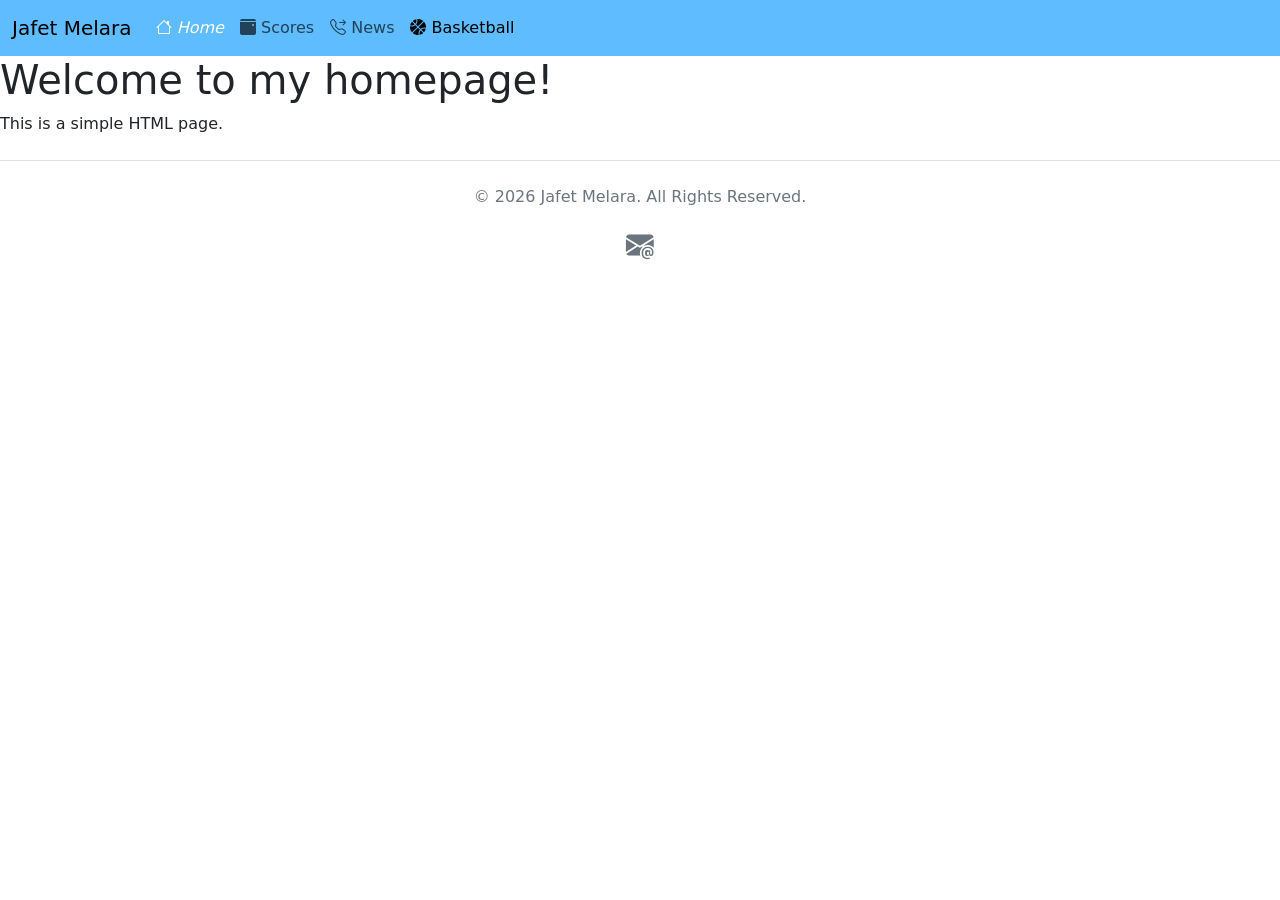
==== SportsNMore/html/index.html @ cc9daf54 "two testing html and testing css" ====
<!DOCTYPE html>
<html lang="en">

<head>
    <meta charset="UTF-8">
    <meta name="viewport" content="width=device-width, initial-scale=1.0">
    <title>Jafet Melara - Home</title>

    <!-- Bootstrap CSS -->
    <link href="https://cdn.jsdelivr.net/npm/bootstrap@5.3.8/dist/css/bootstrap.min.css" rel="stylesheet"
        integrity="sha384-sRIl4kxILFvY47J16cr9ZwB07vP4J8+LH7qKQnuqkuIAvNWLzeN8tE5YBujZqJLB" crossorigin="anonymous">
    <!-- Bootstrap JS Bundle -->
    <script src="https://cdn.jsdelivr.net/npm/bootstrap@5.3.8/dist/js/bootstrap.bundle.min.js"
        integrity="sha384-FKyoEForCGlyvwx9Hj09JcYn3nv7wiPVlz7YYwJrWVcXK/BmnVDxM+D2scQbITxI"
        crossorigin="anonymous"></script>
    <!-- Bootstrap Icons -->
    <link rel="stylesheet" href="https://cdn.jsdelivr.net/npm/bootstrap-icons@1.11.3/font/bootstrap-icons.min.css">
    <!-- Custom CSS -->
    <link rel="stylesheet" href="https://cdnjs.cloudflare.com/ajax/libs/font-awesome/6.5.1/css/all.min.css">
    <link rel="icon" type="image/png" href="images/myicon.png">
    
    
    
</head>

<body>

    <nav class="navbar navbar-expand-lg" style="background-color: #5ebcff;" data-bs-theme="light">
        <div class="container-fluid">
            <a class="navbar-brand" href="index.html">Jafet Melara</a>
            <button class="navbar-toggler" type="button" data-bs-toggle="collapse"
                data-bs-target="#navbarSupportedContent" aria-controls="navbarSupportedContent" aria-expanded="false"
                aria-label="Toggle navigation">
                <span class="navbar-toggler-icon"></span>
            </button>
            <div class="collapse navbar-collapse" id="navbarSupportedContent">
                <ul class="navbar-nav me-auto mb-2 mb-lg-0">
                    <li class="nav-item">
                        <a class="nav-link active" aria-current="page" href="index.html" style="color: white;"><i
                                class="bi bi-house"> Home </i></a>
                    </li>
                    <li class="nav-item">
                        <a class="nav-link" href="scores.html"><i class="bi bi-calendar3-event-fill"></i> Scores</a>
                    </li>
                    <li class="nav-item">
                        <a class="nav-link" href="news.html"> <i class="bi bi-telephone-forward"></i> News</a>
                    </li>
                     <li class="nav-item">
                        <a class="nav-link active" href="basketball.html"> <i class="fa-solid fa-basketball"></i> Basketball</a>  
                    </li>
                </ul>
            </div>
        </div>
    </nav>

    <h1>Welcome to my homepage!</h1>
    <p>This is a simple HTML page.</p>

    <footer class="py-4 my-4 border-top text-center">
        <p class="text-secondary">© 2026 Jafet Melara. All Rights Reserved.</p>
        <div class="d-flex justify-content-center">
            <a href="mailto:j_melarapaises@fanshawe.ca" class="text-secondary fs-3">
                <i class="bi bi-envelope-at-fill"></i>
            </a>
        </div>
    </footer>
</body>

</html>
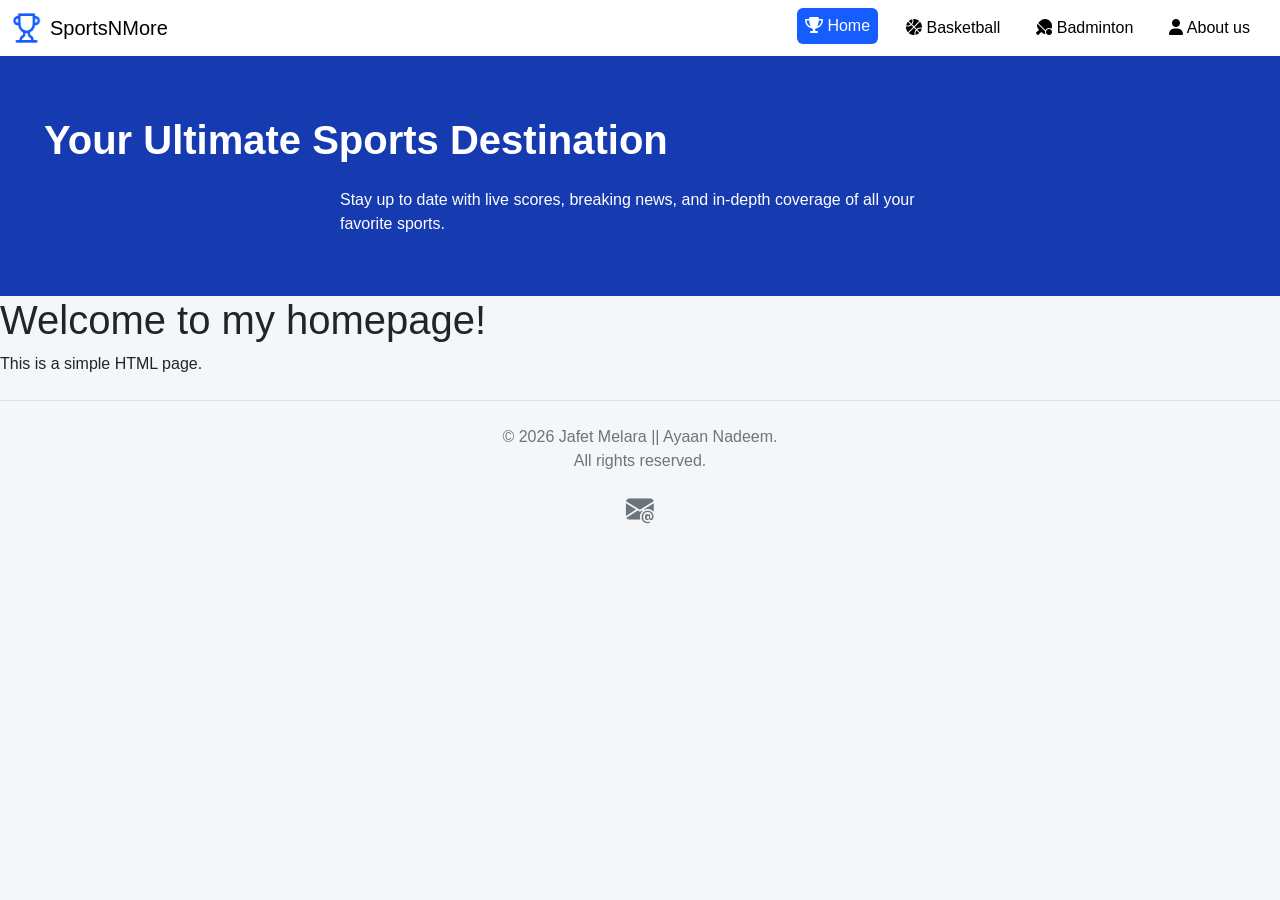
==== commit e2ce768e: "links work now" ====
--- a/SportsNMore/html/index.html
+++ b/SportsNMore/html/index.html
@@ -1,3 +1,7 @@
+<!-- Jafet Melara -->
+<!-- Ayaan Nadeem -->
+<!-- SportsNMore -->
+
 <!DOCTYPE html>
 <html lang="en">
 
@@ -19,45 +23,60 @@
     <link rel="stylesheet" href="https://cdnjs.cloudflare.com/ajax/libs/font-awesome/6.5.1/css/all.min.css">
     <link rel="icon" type="image/png" href="images/myicon.png">
     
-    
+    <link rel="stylesheet" href="../css/main.css">
     
 </head>
 
 <body>
 
-    <nav class="navbar navbar-expand-lg" style="background-color: #5ebcff;" data-bs-theme="light">
+    <!-- NAVIGATION -->
+    <nav class="navbar navbar-expand-lg" data-bs-theme="light">
         <div class="container-fluid">
-            <a class="navbar-brand" href="index.html">Jafet Melara</a>
+            <img src="../img/logo.png" alt="Logo - trophy" width="30" height="40" class="d-inline-block align-text-top me-2"> 
+            <a class="navbar-brand" href="index.html">SportsNMore</a>
             <button class="navbar-toggler" type="button" data-bs-toggle="collapse"
                 data-bs-target="#navbarSupportedContent" aria-controls="navbarSupportedContent" aria-expanded="false"
                 aria-label="Toggle navigation">
                 <span class="navbar-toggler-icon"></span>
             </button>
             <div class="collapse navbar-collapse" id="navbarSupportedContent">
-                <ul class="navbar-nav me-auto mb-2 mb-lg-0">
+                <ul class="navbar-nav ms-auto mb-2 mb-lg-0">
                     <li class="nav-item">
-                        <a class="nav-link active" aria-current="page" href="index.html" style="color: white;"><i
-                                class="bi bi-house"> Home </i></a>
+                        <a class="nav-link active" href="index.html"><i class="fa-solid fas fa-trophy"></i> Home</a>
                     </li>
                     <li class="nav-item">
-                        <a class="nav-link" href="scores.html"><i class="bi bi-calendar3-event-fill"></i> Scores</a>
+                        <a class="nav-link" href="basketball.html"><i class="fa-solid fa-basketball"></i> Basketball</a>
                     </li>
                     <li class="nav-item">
-                        <a class="nav-link" href="news.html"> <i class="bi bi-telephone-forward"></i> News</a>
+                        <a class="nav-link" href="badminton.html"> <i class="fa-solid fa-table-tennis"></i> Badminton</a>
                     </li>
                      <li class="nav-item">
-                        <a class="nav-link active" href="basketball.html"> <i class="fa-solid fa-basketball"></i> Basketball</a>  
+                        <a class="nav-link" href="about.html"> <i class="fa-solid fas fa-user"></i> About us</a>  
                     </li>
                 </ul>
             </div>
         </div>
     </nav>
 
+
+    <!-- HERO SECTION -->
+    <div class="hero-section relative text-white">
+        <div class="max-w-7xl mx-auto px-4 sm:px-6 lg:px-8 py-16">
+            <div class="relative z-10">
+                <h1 class="text-4xl md:text-5xl font-bold mb-4">Your Ultimate Sports Destination</h1>
+                <p class="text-xl text-blue-100 max-w-2xl">
+                    Stay up to date with live scores, breaking news, and in-depth coverage of all your favorite sports.
+                </p>
+            </div>
+        </div>
+    </div>
+
     <h1>Welcome to my homepage!</h1>
     <p>This is a simple HTML page.</p>
 
+    <!-- FOOTER -->
     <footer class="py-4 my-4 border-top text-center">
-        <p class="text-secondary">© 2026 Jafet Melara. All Rights Reserved.</p>
+        <p class="text-secondary">&copy; 2026 Jafet Melara || Ayaan Nadeem. <br> All rights reserved.</p>
         <div class="d-flex justify-content-center">
             <a href="mailto:j_melarapaises@fanshawe.ca" class="text-secondary fs-3">
                 <i class="bi bi-envelope-at-fill"></i>
--- a/SportsNMore/css/main.css
+++ b/SportsNMore/css/main.css
@@ -0,0 +1,67 @@
+/* GENERAL */
+body {
+    background-color: #f5f6f8;
+    font-family: Arial, sans-serif;
+}
+
+nav{
+    background-color: #ffffff;
+}
+
+.nav-link {
+    color: rgb(0, 0, 0) ;
+    margin: 0 10px;
+}
+
+.nav-link.active {
+    background-color: #155dfc;
+    border-radius: 6px;
+    padding: 6px 12px;
+    color: white !important;
+}
+
+/* HERO */
+.hero-section {
+    background-color: #163aaf;
+    color: white;
+    padding: 60px 20px;
+}
+
+.hero-section h1 {
+    font-weight: bold;
+    margin-bottom: 15px;
+}
+
+.hero-section p {
+    max-width: 600px;
+    margin: auto;
+}
+
+/* GAME CARDS */
+.game-card {
+    background: white;
+    border-radius: 10px;
+    overflow: hidden;
+    box-shadow: 0px 2px 8px rgba(0,0,0,0.1);
+}
+
+.game-card img {
+    width: 100%;
+    height: 150px;
+    object-fit: cover;
+}
+
+/* NEWS CARDS */
+.news-card {
+    height: 120px;
+    background-color: #ddd;
+    border-radius: 10px;
+}
+
+/* FOOTER */
+.footer {
+    background-color: #0b1a2f; /* más oscuro como el mockup */
+    color: white;
+    padding: 40px 0;
+    margin-top: 60px;
+}
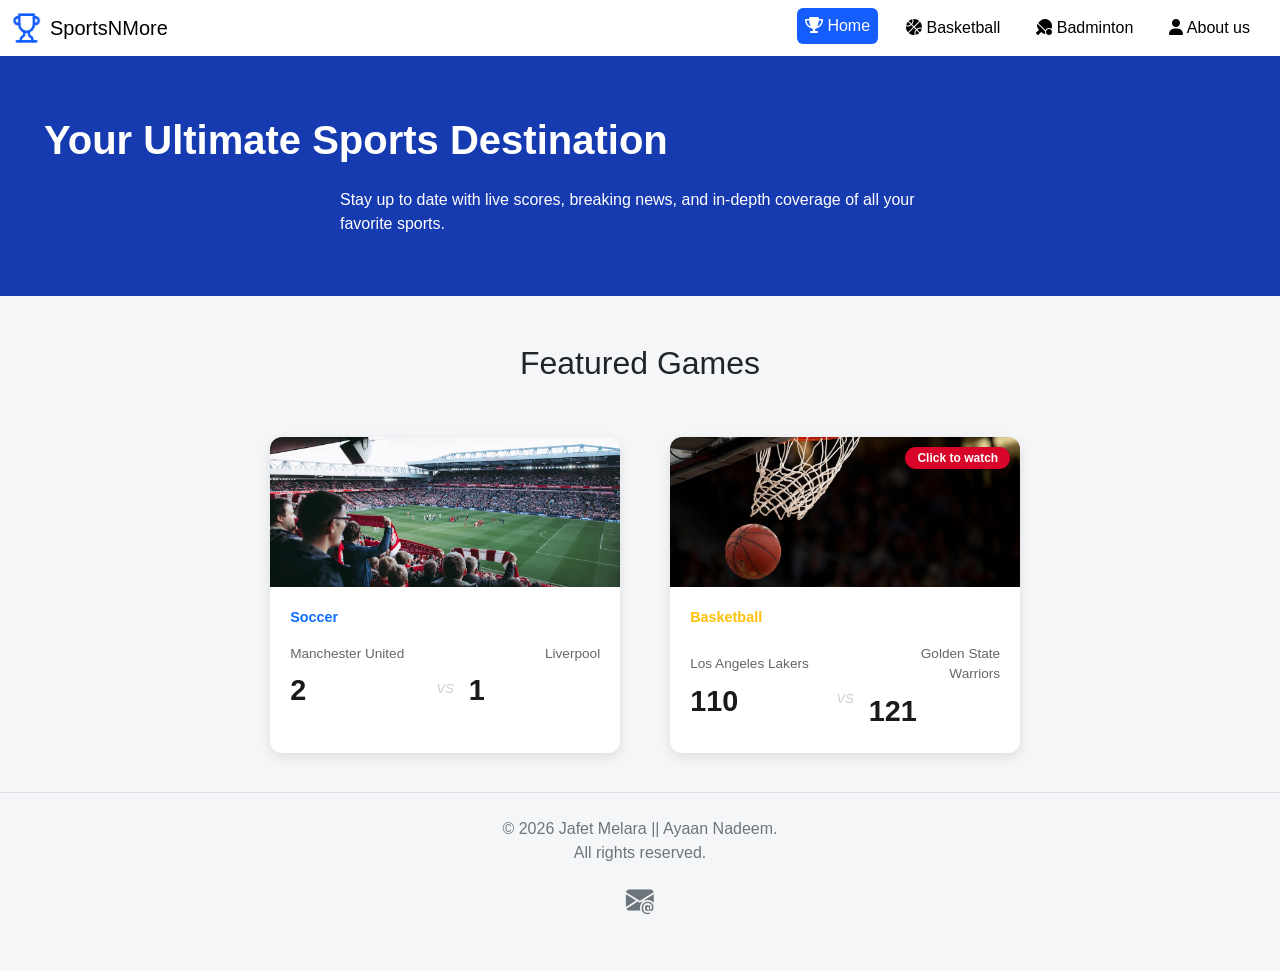
==== commit cc5bf590: "index.html almost finished" ====
--- a/SportsNMore/html/index.html
+++ b/SportsNMore/html/index.html
@@ -21,10 +21,11 @@
     <link rel="stylesheet" href="https://cdn.jsdelivr.net/npm/bootstrap-icons@1.11.3/font/bootstrap-icons.min.css">
     <!-- Custom CSS -->
     <link rel="stylesheet" href="https://cdnjs.cloudflare.com/ajax/libs/font-awesome/6.5.1/css/all.min.css">
+
     <link rel="icon" type="image/png" href="images/myicon.png">
-    
+
     <link rel="stylesheet" href="../css/main.css">
-    
+
 </head>
 
 <body>
@@ -32,7 +33,8 @@
     <!-- NAVIGATION -->
     <nav class="navbar navbar-expand-lg" data-bs-theme="light">
         <div class="container-fluid">
-            <img src="../img/logo.png" alt="Logo - trophy" width="30" height="40" class="d-inline-block align-text-top me-2"> 
+            <img src="../img/logo.png" alt="Logo - trophy" width="30" height="40"
+                class="d-inline-block align-text-top me-2">
             <a class="navbar-brand" href="index.html">SportsNMore</a>
             <button class="navbar-toggler" type="button" data-bs-toggle="collapse"
                 data-bs-target="#navbarSupportedContent" aria-controls="navbarSupportedContent" aria-expanded="false"
@@ -48,10 +50,11 @@
                         <a class="nav-link" href="basketball.html"><i class="fa-solid fa-basketball"></i> Basketball</a>
                     </li>
                     <li class="nav-item">
-                        <a class="nav-link" href="badminton.html"> <i class="fa-solid fa-table-tennis"></i> Badminton</a>
+                        <a class="nav-link" href="badminton.html"> <i class="fa-solid fa-table-tennis"></i>
+                            Badminton</a>
                     </li>
-                     <li class="nav-item">
-                        <a class="nav-link" href="about.html"> <i class="fa-solid fas fa-user"></i> About us</a>  
+                    <li class="nav-item">
+                        <a class="nav-link" href="about.html"> <i class="fa-solid fas fa-user"></i> About us</a>
                     </li>
                 </ul>
             </div>
@@ -71,8 +74,61 @@
         </div>
     </div>
 
-    <h1>Welcome to my homepage!</h1>
-    <p>This is a simple HTML page.</p>
+    <!-- Cards to display sports content -->
+
+
+    <h2 class="text-2xl font-semibold text-gray-900 text-center mt-5">Featured Games</h2>
+    <!-- Card 1 -->
+    <section class="sportscards">
+        <div class="score-card">
+            <div class="card-image-container">
+                <img src="../img/manUni.png" alt="Soccer Match">
+            </div>
+            <div class="card-content">
+                <p class="sport-category text-primary">Soccer</p>
+
+                <div class="match-details">
+                    <div class="team">
+                        <span class="team-name">Manchester United</span>
+                        <span class="score">2</span>
+                    </div>
+
+                    <div class="vs-divider">VS</div>
+
+                    <div class="team">
+                        <span class="team-name text-end">Liverpool</span>
+                        <span class="score">1</span>
+                    </div>
+                </div>
+            </div>
+        </div>
+
+        <!-- Card 2 -->
+        <a href="https://youtu.be/G6go_js-qoU?si=IeoUc5CFRTT5a-_N" target="_blank" class="text-decoration-none">
+            <div class="score-card">
+                <div class="card-image-container">
+                    <img src="../img/basketball.png" alt="Basketball Match">
+                    <span class="badge-live">Click to watch</span>
+                </div>
+                <div class="card-content">
+                    <p class="sport-category text-warning">Basketball</p>
+                    <div class="match-details text-dark">
+                        <div class="team">
+                            <span class="team-name">Los Angeles Lakers</span>
+                            <span class="score">110</span>
+                        </div>
+
+                        <div class="vs-divider">VS</div>
+
+                        <div class="team">
+                            <span class="team-name text-end">Golden State Warriors</span>
+                            <span class="score">121</span>
+                        </div>
+                    </div>
+                </div>
+            </div>
+        </a>
+    </section>
 
     <!-- FOOTER -->
     <footer class="py-4 my-4 border-top text-center">
--- a/SportsNMore/css/main.css
+++ b/SportsNMore/css/main.css
@@ -4,6 +4,7 @@
     font-family: Arial, sans-serif;
 }
 
+/* NAVBAR */
 nav{
     background-color: #ffffff;
 }
@@ -37,30 +38,100 @@
     margin: auto;
 }
 
-/* GAME CARDS */
-.game-card {
+/* GAMES CARDS */
+.score-card {
     background: white;
-    border-radius: 10px;
+    border-radius: 12px;
     overflow: hidden;
-    box-shadow: 0px 2px 8px rgba(0,0,0,0.1);
+    box-shadow: 0 4px 12px rgba(0, 0, 0, 0.1);
+    width: 100%;
+    max-width: 350px;
+    margin: 15px;
 }
 
-.game-card img {
+.card-image-container {
+    position: relative;
+    height: 150px;
+}
+
+.card-image-container img {
     width: 100%;
-    height: 150px;
+    height: 100%;
     object-fit: cover;
 }
 
-/* NEWS CARDS */
-.news-card {
-    height: 120px;
-    background-color: #ddd;
-    border-radius: 10px;
+.badge-live {
+    position: absolute;
+    top: 10px;
+    right: 10px;
+    background-color: #d90429; /* Rojo vibrante */
+    color: white;
+    padding: 2px 12px;
+    border-radius: 20px;
+    font-size: 0.75rem;
+    font-weight: bold;
 }
+
+.card-content {
+    padding: 20px;
+}
+
+.sport-category {
+    font-weight: bold;
+    font-size: 0.9rem;
+    margin-bottom: 15px;
+}
+
+
+.match-details {
+    display: flex;
+    justify-content: space-between;
+    align-items: center;
+}
+
+.team {
+    display: flex;
+    flex-direction: column;
+    flex: 1;
+}
+
+.team-name {
+    font-size: 0.85rem;
+    color: #666;
+    margin-bottom: 5px;
+}
+
+.score {
+    font-size: 1.8rem;
+    font-weight: 800;
+    color: #1a1a1a;
+}
+
+.vs-divider {
+    font-style: italic;
+    color: #ccc;
+    font-size: 0.8rem;
+    padding: 0 15px;
+    margin-top: 20px;
+}
+
+.text-end {
+    text-align: right;
+}
+
+/*SECTION*/
+.sportscards {
+    display: flex;
+    justify-content: center;
+    flex-wrap: wrap;
+    gap: 20px;
+    margin-top: 40px;
+}
+
 
 /* FOOTER */
 .footer {
-    background-color: #0b1a2f; /* más oscuro como el mockup */
+    background-color: #0b1a2f; 
     color: white;
     padding: 40px 0;
     margin-top: 60px;
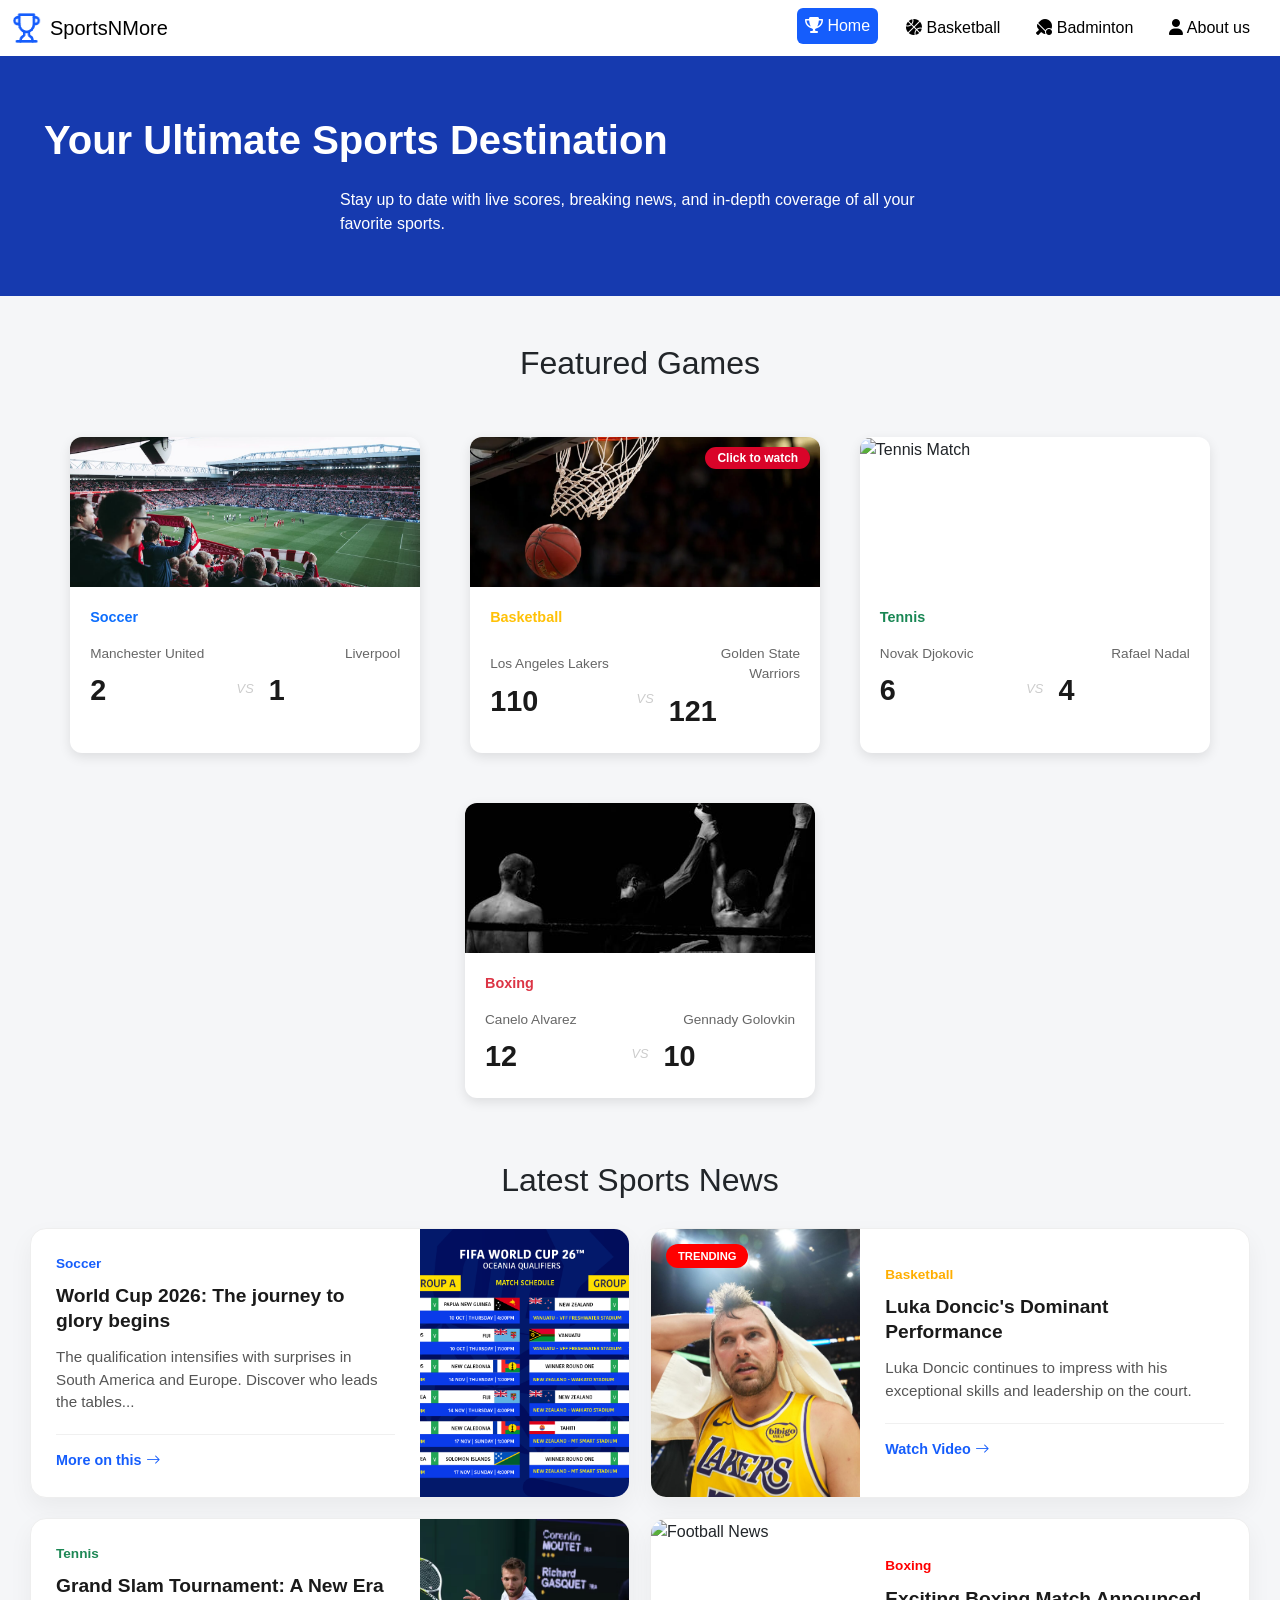
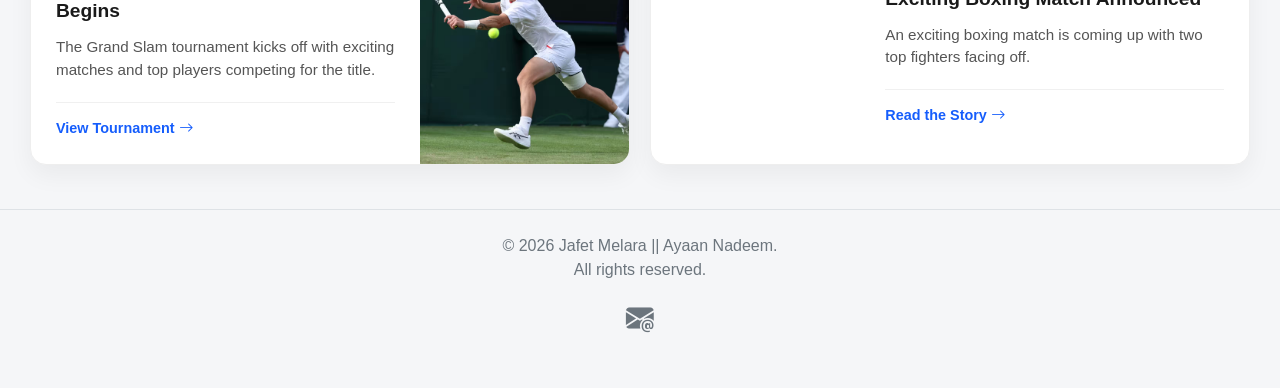
==== commit 4da3d1a8: "index.html is completed" ====
--- a/SportsNMore/html/index.html
+++ b/SportsNMore/html/index.html
@@ -76,10 +76,12 @@
 
     <!-- Cards to display sports content -->
 
+    <!-- SPORTS CARDS -->
 
     <h2 class="text-2xl font-semibold text-gray-900 text-center mt-5">Featured Games</h2>
-    <!-- Card 1 -->
     <section class="sportscards">
+
+        <!-- Card 1 -->
         <div class="score-card">
             <div class="card-image-container">
                 <img src="../img/manUni.png" alt="Soccer Match">
@@ -128,13 +130,151 @@
                 </div>
             </div>
         </a>
+
+        <!-- Card 3 -->
+        <div class="score-card">
+            <div class="card-image-container">
+                <img src="../img/tennis.png" alt="Tennis Match">
+            </div>
+            <div class="card-content">
+                <p class="sport-category text-success">Tennis</p>
+                <div class="match-details">
+                    <div class="team">
+                        <span class="team-name">Novak Djokovic</span>
+                        <span class="score">6</span>
+                    </div>
+
+                    <div class="vs-divider">VS</div>
+
+                    <div class="team">
+                        <span class="team-name text-end">Rafael Nadal</span>
+                        <span class="score">4</span>
+                    </div>
+                </div>
+            </div>
+        </div>
+
+        <!-- Card 4 -->
+        <div class="score-card">
+            <div class="card-image-container">
+                <img src="../img/boxing.png" alt="Boxing Match">
+            </div>
+            <div class="card-content">
+                <p class="sport-category text-danger">Boxing</p>
+                <div class="match-details">
+                    <div class="team">
+                        <span class="team-name">Canelo Alvarez</span>
+                        <span class="score">12</span>
+                    </div>
+
+                    <div class="vs-divider">VS</div>
+
+                    <div class="team">
+                        <span class="team-name text-end">Gennady Golovkin</span>
+                        <span class="score">10</span>
+                    </div>
+                </div>
+            </div>
+        </div>
     </section>
+
+    <!-- News Cards -->
+
+    <h2 class="text-2xl font-semibold text-gray-900 text-center mt-5">Latest Sports News</h2>
+    <aside class="newscards">
+
+        <!-- News Card 1 -->
+        <div class="news-card-horizontal">
+            <div class="news-body">
+                <div class="news-meta-top">
+                    <span class="news-tag">Soccer</span>
+                </div>
+                <h3 class="news-title-alt">World Cup 2026: The journey to glory begins</h3>
+                <p class="news-excerpt">The qualification intensifies with surprises in South America and Europe.
+                    Discover who leads the tables...</p>
+                <div class="news-footer">
+                    <a href="https://www.espn.com/soccer/standings/_/league/fifa.worldq.uefa" class="btn-read-more"
+                        target="_blank" rel="noopener noreferrer">
+                        More on this <i class="bi bi-arrow-right"></i>
+                    </a>
+                </div>
+
+            </div>
+            <div class="news-image">
+                <img src="../img/footballNews.png" alt="Football News">
+            </div>
+        </div>
+
+        <!-- News Card 2 -->
+        <div class="news-card-horizontal">
+            <div class="news-image">
+                <img src="../img/luka.png" alt="Luka Doncic">
+                <span class="news-badge">TRENDING</span>
+            </div>
+            <div class="news-body">
+                <div class="news-meta-top">
+                    <span class="news-tag" style="color: #ffae00;">Basketball</span>
+                </div>
+                <h3 class="news-title-alt">Luka Doncic's Dominant Performance</h3>
+                <p class="news-excerpt">Luka Doncic continues to impress with his exceptional skills and leadership on
+                    the court.</p>
+                <div class="news-footer">
+                    <a href="https://youtu.be/AcYgf_f6KRI?si=uOoIz0hMDKnR8wxR" class="btn-read-more"
+                        target="_blank" rel="noopener noreferrer">
+                        Watch Video <i class="bi bi-arrow-right"></i>
+                    </a>
+                </div>
+            </div>
+        </div>
+
+        <!-- News Card 3 -->
+        <div class="news-card-horizontal">
+            <div class="news-body">
+                <div class="news-meta-top">
+                    <span class="news-tag" style="color: #1d8855;">Tennis</span>
+                </div>
+                <h3 class="news-title-alt">Grand Slam Tournament: A New Era Begins</h3>
+                <p class="news-excerpt">The Grand Slam tournament kicks off with exciting matches and top players competing for the title.</p>
+                <div class="news-footer">
+                    <a href="https://www.itftennis.com/en/itf-tours/grand-slam-tournaments/" class="btn-read-more"
+                        target="_blank" rel="noopener noreferrer">
+                        View Tournament <i class="bi bi-arrow-right"></i>
+                    </a>
+                </div>
+
+            </div>
+            <div class="news-image">
+                <img src="../img/tennisGame.png" alt="Tennis Game">
+            </div>
+        </div>
+
+        <!-- News Card 4 -->
+        <div class="news-card-horizontal">
+            <div class="news-image">
+                <img src="../img/boxingFight.png" alt="Football News">
+            </div>
+            <div class="news-body">
+                <div class="news-meta-top">
+                    <span class="news-tag" style="color: #ff0000;">Boxing</span>
+                </div>
+                <h3 class="news-title-alt">Exciting Boxing Match Announced</h3>
+                <p class="news-excerpt">An exciting boxing match is coming up with two top fighters facing off.</p>
+                <div class="news-footer">
+                    <a href="https://www.espn.com/boxing/" class="btn-read-more"
+                        target="_blank" rel="noopener noreferrer">
+                        Read the Story <i class="bi bi-arrow-right"></i>
+                    </a>
+                </div>
+            </div>
+        </div>
+    </aside>
 
     <!-- FOOTER -->
     <footer class="py-4 my-4 border-top text-center">
         <p class="text-secondary">&copy; 2026 Jafet Melara || Ayaan Nadeem. <br> All rights reserved.</p>
         <div class="d-flex justify-content-center">
             <a href="mailto:j_melarapaises@fanshawe.ca" class="text-secondary fs-3">
+
                 <i class="bi bi-envelope-at-fill"></i>
             </a>
         </div>
--- a/SportsNMore/css/main.css
+++ b/SportsNMore/css/main.css
@@ -129,6 +129,143 @@
 }
 
 
+/* NEWS CARDS */
+.newscards {
+display: flex;
+    flex-direction: row; /* Asegura que vayan de lado a lado */
+    flex-wrap: wrap;     /* Permite que bajen a la siguiente fila si hay más de 2 */
+    justify-content: center;
+    gap: 20px;           /* Espacio entre tarjetas */
+    padding: 20px;
+    max-width: 1700px;   /* Aumentamos el ancho máximo para que quepan bien */
+    margin: 0 auto;
+}
+
+.news-card-horizontal {
+display: flex;
+    flex: 0 1 calc(50% - 20px); /* Ocupa el 50% menos el espacio del gap */
+    min-width: 450px;           /* Evita que se encojan demasiado */
+    background: white;
+    border-radius: 16px;
+    overflow: hidden;
+    box-shadow: 0 10px 25px rgba(0,0,0,0.05);
+    transition: transform 0.3s ease;
+    border: 1px solid #eee;
+}
+
+.news-card-horizontal:hover {
+    transform: translateY(-5px);
+    box-shadow: 0 15px 35px rgba(0,0,0,0.1);
+}
+
+.news-image {
+    position: relative;
+    width: 35%; 
+    min-width: 200px;
+}
+
+.news-image img {
+    width: 100%;
+    height: 100%;
+    object-fit: cover;
+}
+
+.news-badge {
+    position: absolute;
+    top: 15px;
+    left: 15px;
+    background: #ff0000;
+    color: white;
+    padding: 4px 12px;
+    border-radius: 50px;
+    font-size: 0.7rem;
+    font-weight: bold;
+    text-transform: uppercase;
+}
+
+.news-body {
+    padding: 25px;
+    width: 65%;
+    display: flex;
+    flex-direction: column;
+    justify-content: center;
+}
+
+.news-meta-top {
+    display: flex;
+    justify-content: space-between;
+    margin-bottom: 10px;
+    font-size: 0.85rem;
+}
+
+.news-tag {
+    color: #155dfc;
+    font-weight: bold;
+}
+
+.news-date {
+    color: #888;
+}
+
+.news-title-alt {
+    font-size: 1.2rem;
+    font-weight: 800;
+    color: #1a1a1a;
+    margin-bottom: 12px;
+    line-height: 1.3;
+}
+
+.news-excerpt {
+    color: #555;
+    font-size: 0.95rem;
+    margin-bottom: 20px;
+    display: -webkit-box;
+    -webkit-box-orient: vertical;
+    overflow: hidden;
+}
+
+.news-footer {
+    display: flex;
+    justify-content: space-between;
+    align-items: center;
+    border-top: 1px solid #f0f0f0;
+    padding-top: 15px;
+}
+
+.news-author {
+    font-size: 0.85rem;
+    color: #666;
+}
+
+.btn-read-more {
+    color: #155dfc;
+    text-decoration: none;
+    font-weight: bold;
+    font-size: 0.9rem;
+    transition: color 0.2s;
+}
+
+.btn-read-more:hover {
+    color: #0d47a1;
+    text-decoration: underline;
+}
+
+/* Responsivness for mobile devices */
+@media (max-width: 768px) {
+    .news-card-horizontal {
+        flex-direction: column;
+    }
+    .news-image {
+        width: 100%;
+        height: 200px;
+    }
+    .news-body {
+        width: 100%;
+        padding: 20px;
+    }
+}
+
+
 /* FOOTER */
 .footer {
     background-color: #0b1a2f; 
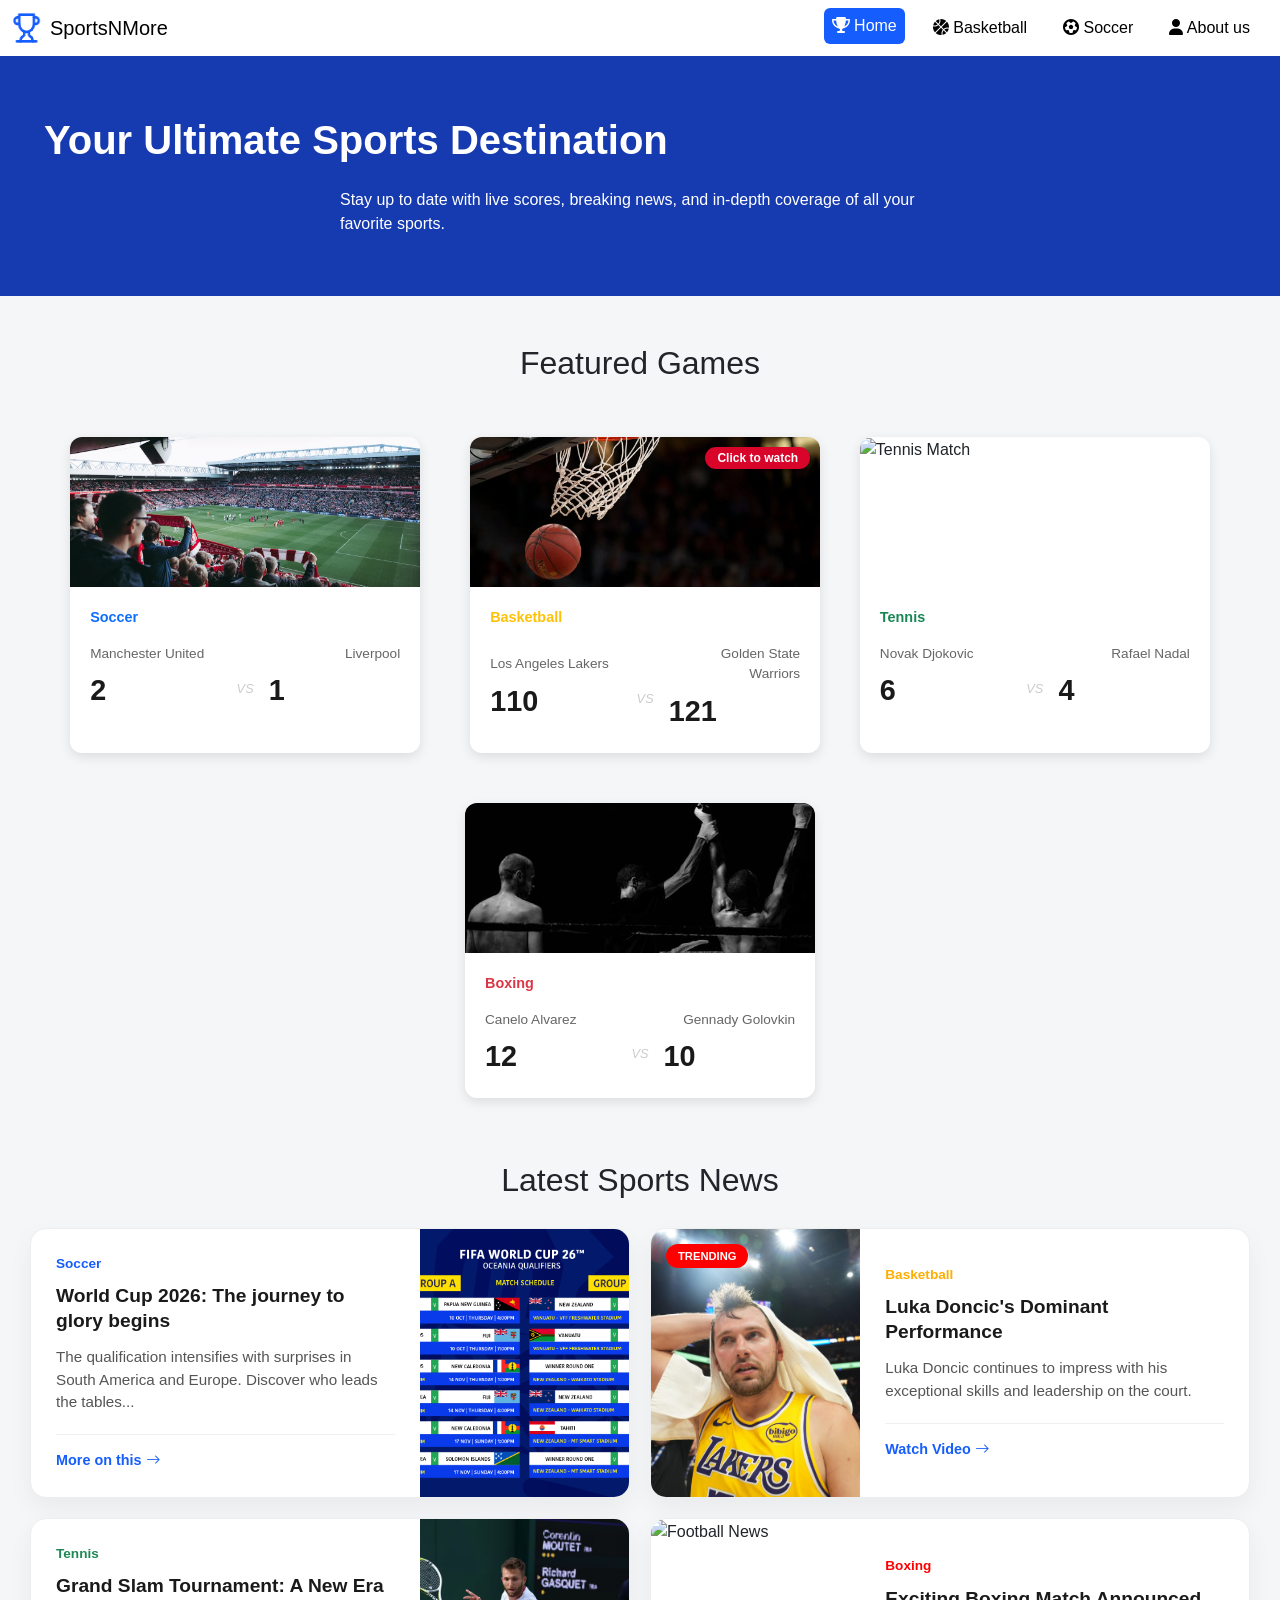
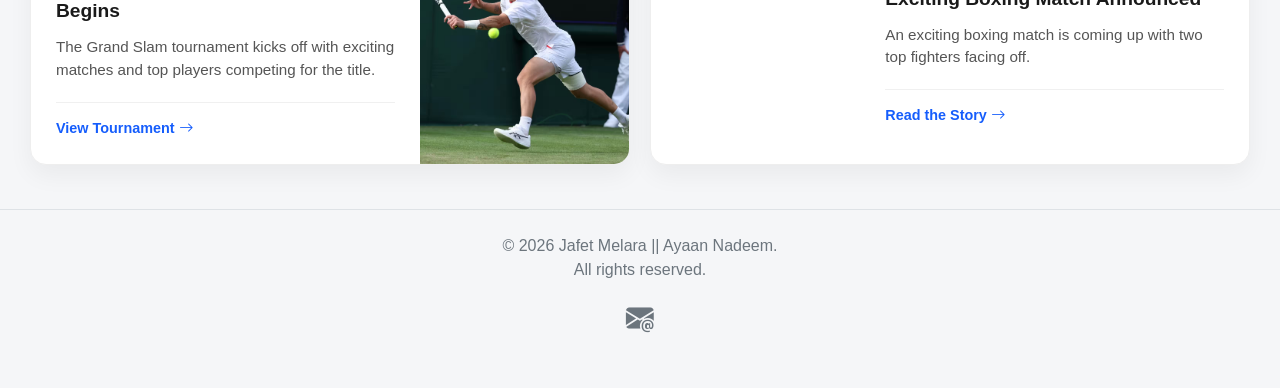
==== commit 012afe3d: "badminton to soccer done" ====
--- a/SportsNMore/html/index.html
+++ b/SportsNMore/html/index.html
@@ -50,8 +50,7 @@
                         <a class="nav-link" href="basketball.html"><i class="fa-solid fa-basketball"></i> Basketball</a>
                     </li>
                     <li class="nav-item">
-                        <a class="nav-link" href="badminton.html"> <i class="fa-solid fa-table-tennis"></i>
-                            Badminton</a>
+                        <a class="nav-link" href="soccer.html"> <i class="fa-solid fa-futbol"></i> Soccer</a>
                     </li>
                     <li class="nav-item">
                         <a class="nav-link" href="about.html"> <i class="fa-solid fas fa-user"></i> About us</a>
--- a/SportsNMore/css/main.css
+++ b/SportsNMore/css/main.css
@@ -132,19 +132,19 @@
 /* NEWS CARDS */
 .newscards {
 display: flex;
-    flex-direction: row; /* Asegura que vayan de lado a lado */
-    flex-wrap: wrap;     /* Permite que bajen a la siguiente fila si hay más de 2 */
+    flex-direction: row; 
+    flex-wrap: wrap;     
     justify-content: center;
-    gap: 20px;           /* Espacio entre tarjetas */
+    gap: 20px;          
     padding: 20px;
-    max-width: 1700px;   /* Aumentamos el ancho máximo para que quepan bien */
+    max-width: 1700px;   
     margin: 0 auto;
 }
 
 .news-card-horizontal {
 display: flex;
-    flex: 0 1 calc(50% - 20px); /* Ocupa el 50% menos el espacio del gap */
-    min-width: 450px;           /* Evita que se encojan demasiado */
+    flex: 0 1 calc(50% - 20px); 
+    min-width: 450px;          
     background: white;
     border-radius: 16px;
     overflow: hidden;
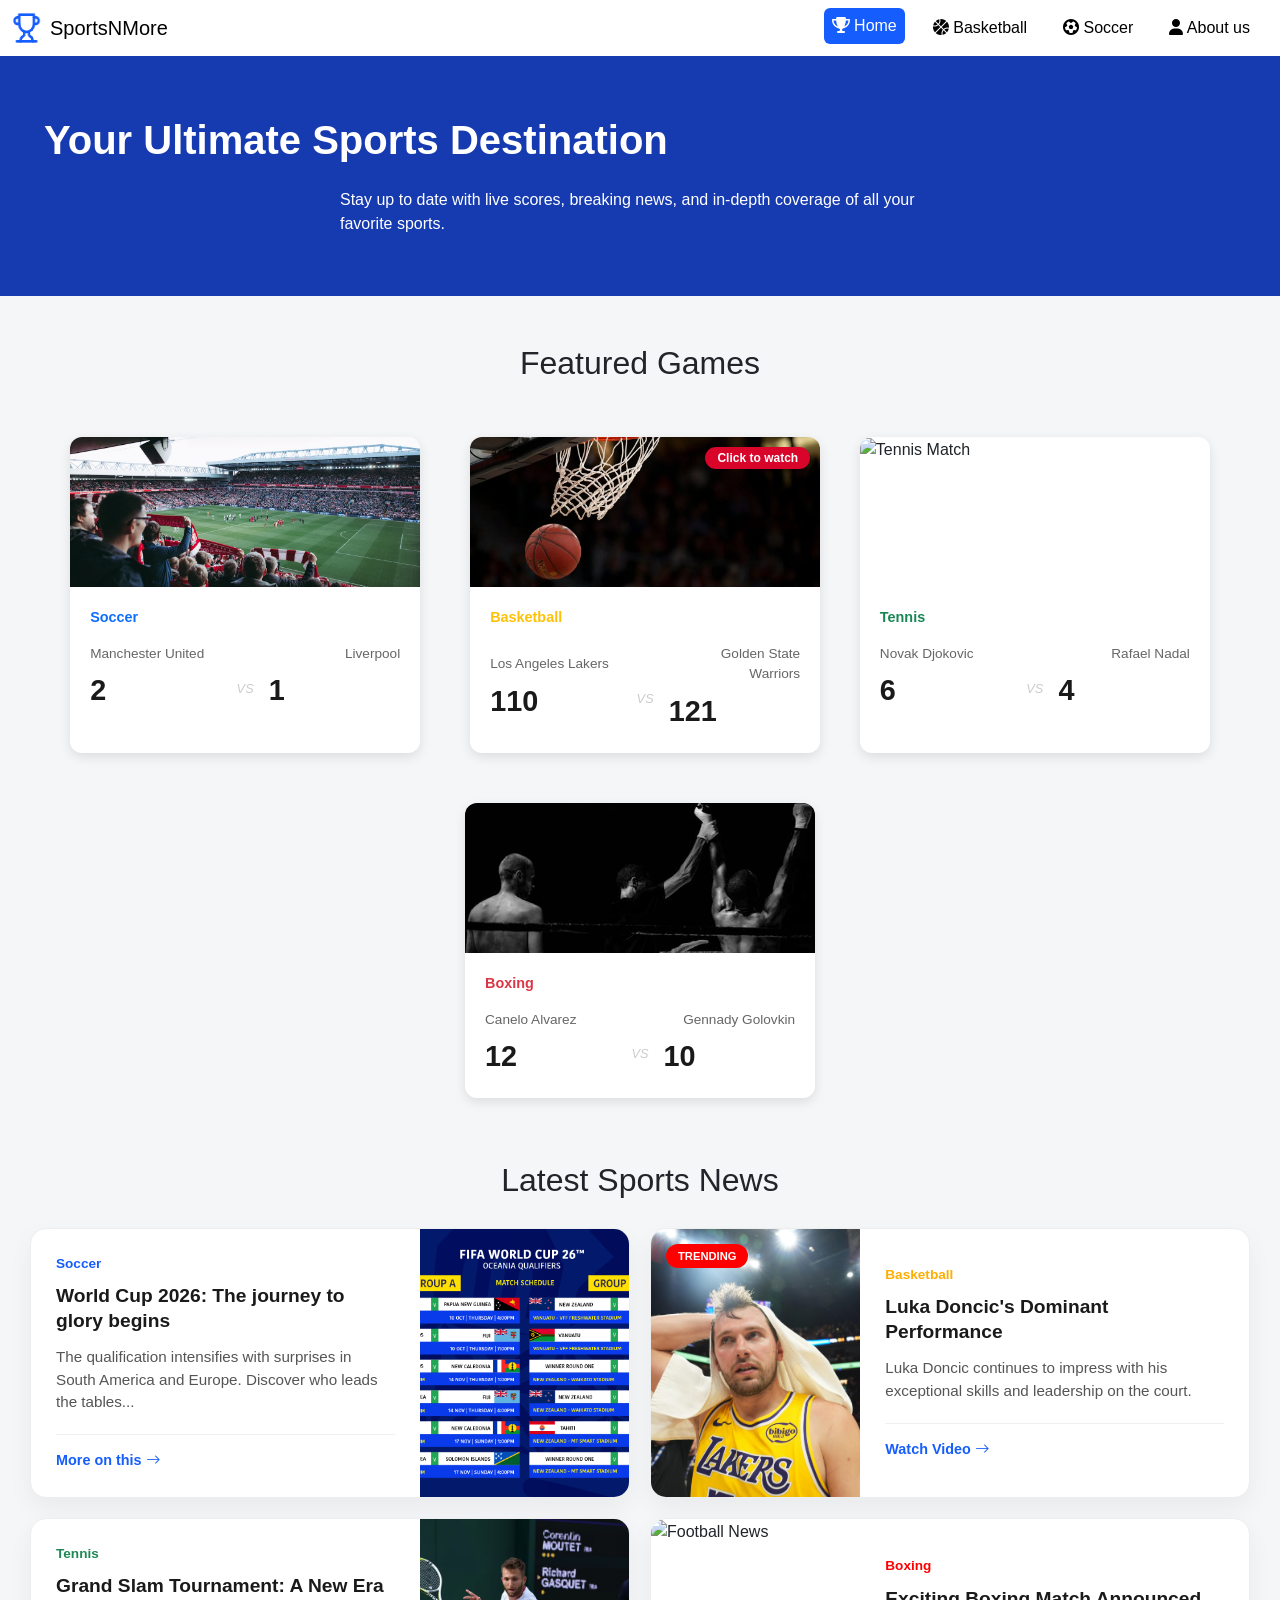
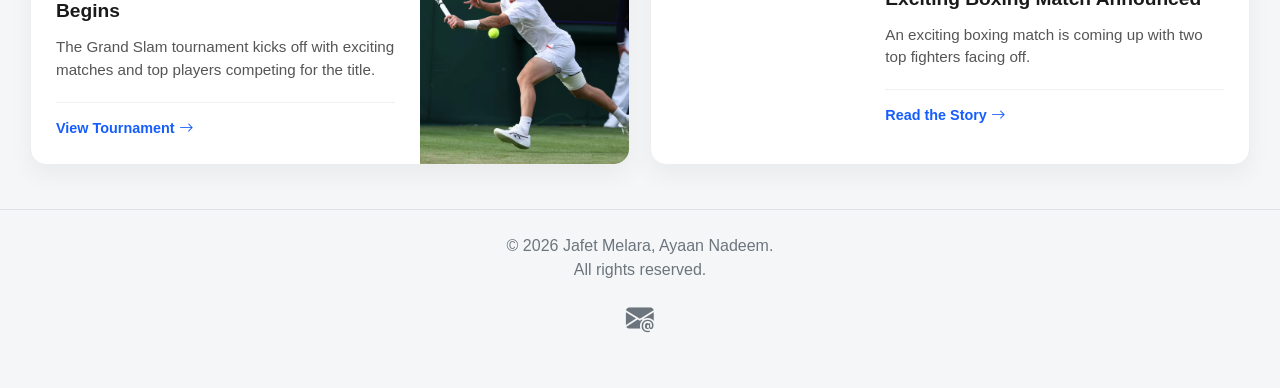
==== commit a82a9f96: "Small fixes to all html files" ====
--- a/SportsNMore/html/index.html
+++ b/SportsNMore/html/index.html
@@ -8,7 +8,7 @@
 <head>
     <meta charset="UTF-8">
     <meta name="viewport" content="width=device-width, initial-scale=1.0">
-    <title>Jafet Melara - Home</title>
+    <title>Home - SportsNMore</title>
 
     <!-- Bootstrap CSS -->
     <link href="https://cdn.jsdelivr.net/npm/bootstrap@5.3.8/dist/css/bootstrap.min.css" rel="stylesheet"
@@ -270,7 +270,7 @@
 
     <!-- FOOTER -->
     <footer class="py-4 my-4 border-top text-center">
-        <p class="text-secondary">&copy; 2026 Jafet Melara || Ayaan Nadeem. <br> All rights reserved.</p>
+        <p class="text-secondary">&copy; 2026 Jafet Melara, Ayaan Nadeem. <br> All rights reserved.</p>
         <div class="d-flex justify-content-center">
             <a href="mailto:j_melarapaises@fanshawe.ca" class="text-secondary fs-3">
 
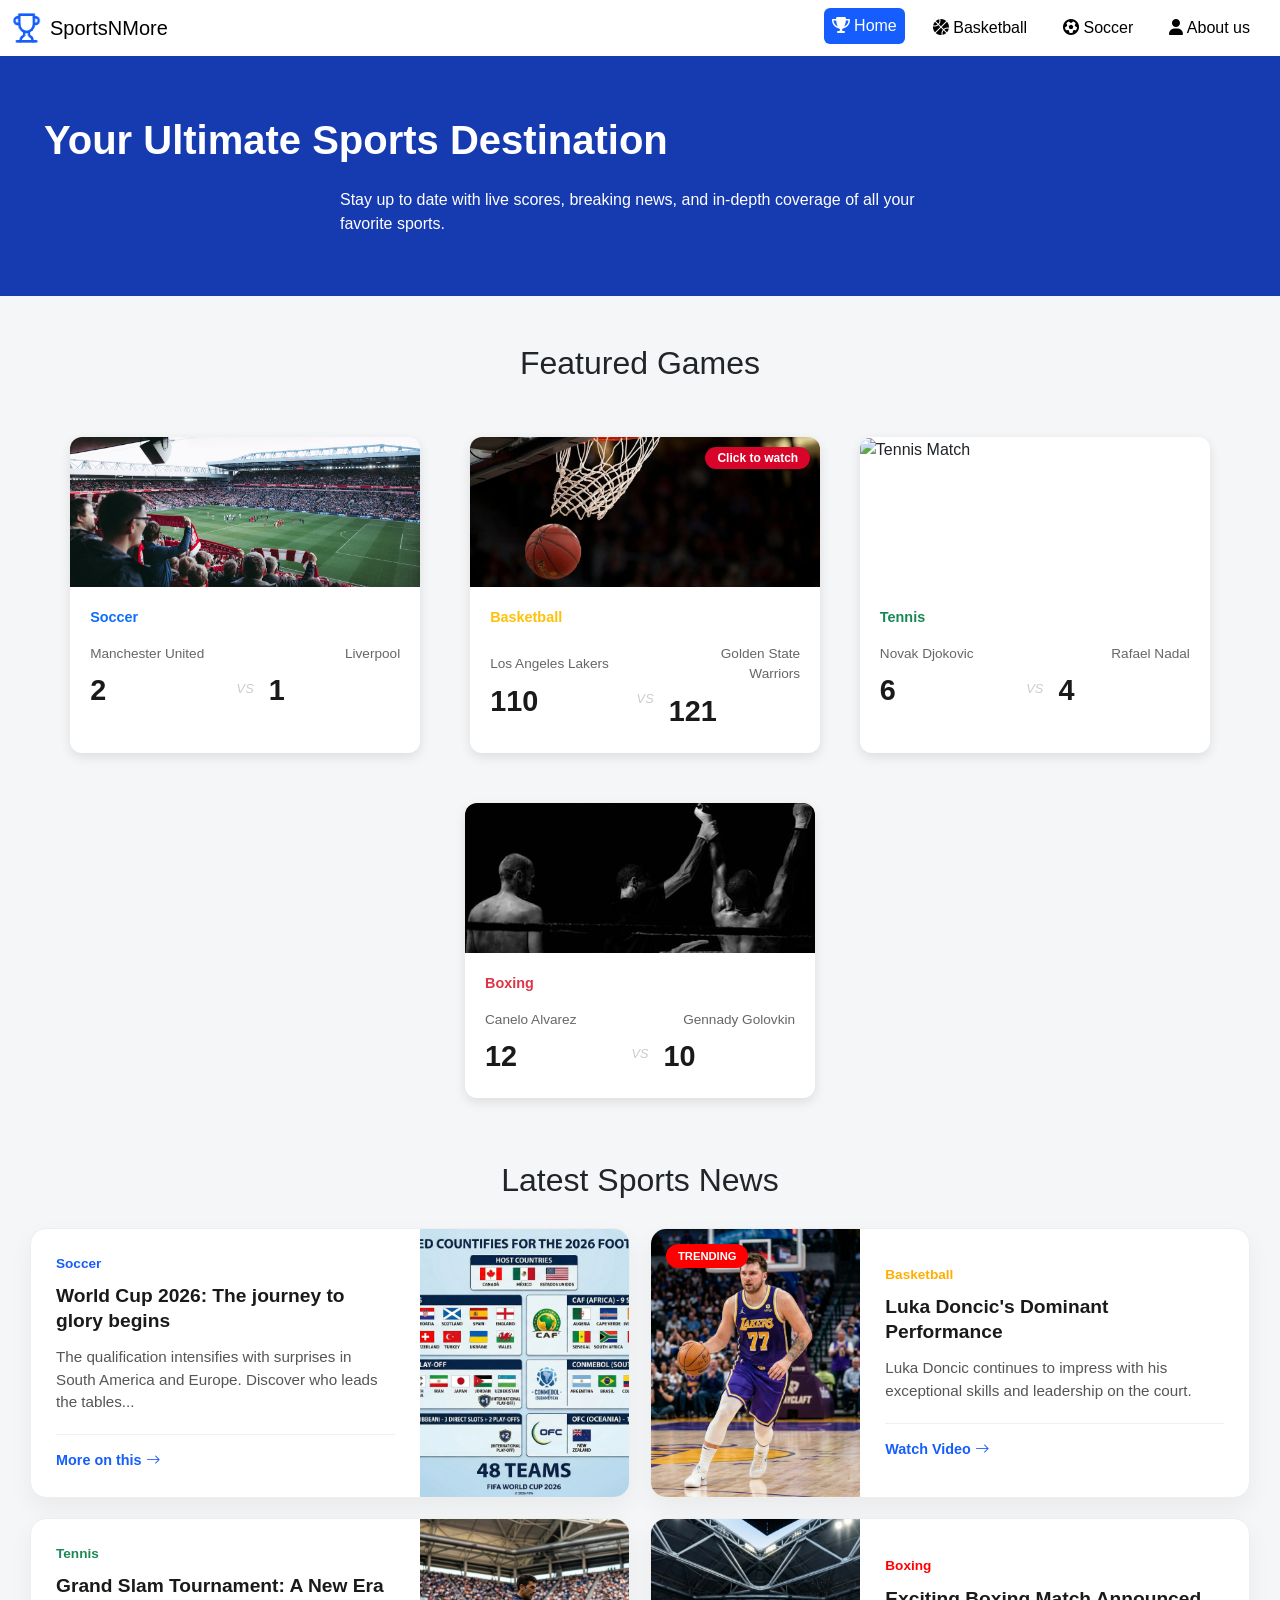
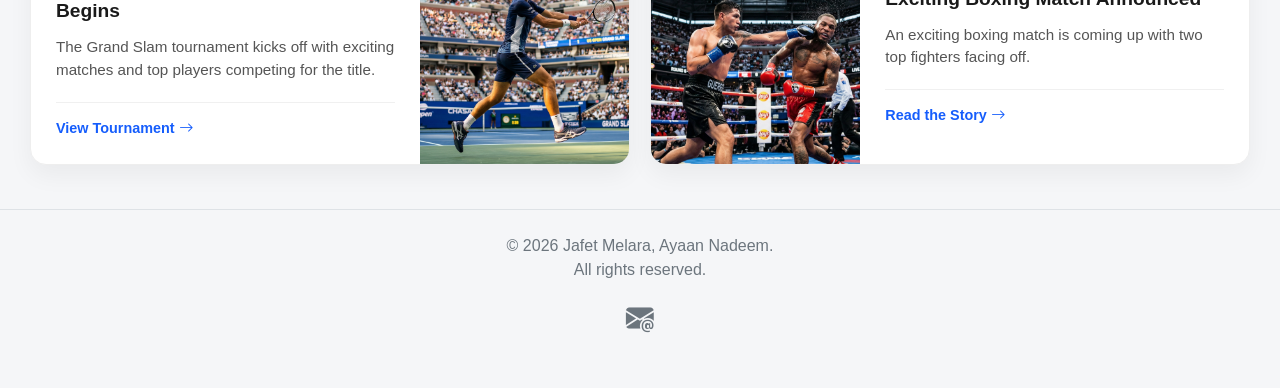
==== commit 2aa7e75c: "changed to AI images and added active link for soccer" ====
--- a/SportsNMore/html/index.html
+++ b/SportsNMore/html/index.html
@@ -200,14 +200,14 @@
 
             </div>
             <div class="news-image">
-                <img src="../img/footballNews.png" alt="Football News">
+                <img src="../img/footballNews.png" alt="Football News" title="Generated by Gemini AI Nano Banana 2">
             </div>
         </div>
 
         <!-- News Card 2 -->
         <div class="news-card-horizontal">
             <div class="news-image">
-                <img src="../img/luka.png" alt="Luka Doncic">
+                <img src="../img/luka.png" alt="Luka Doncic" title="Generated by Gemini AI Nano Banana 2">
                 <span class="news-badge">TRENDING</span>
             </div>
             <div class="news-body">
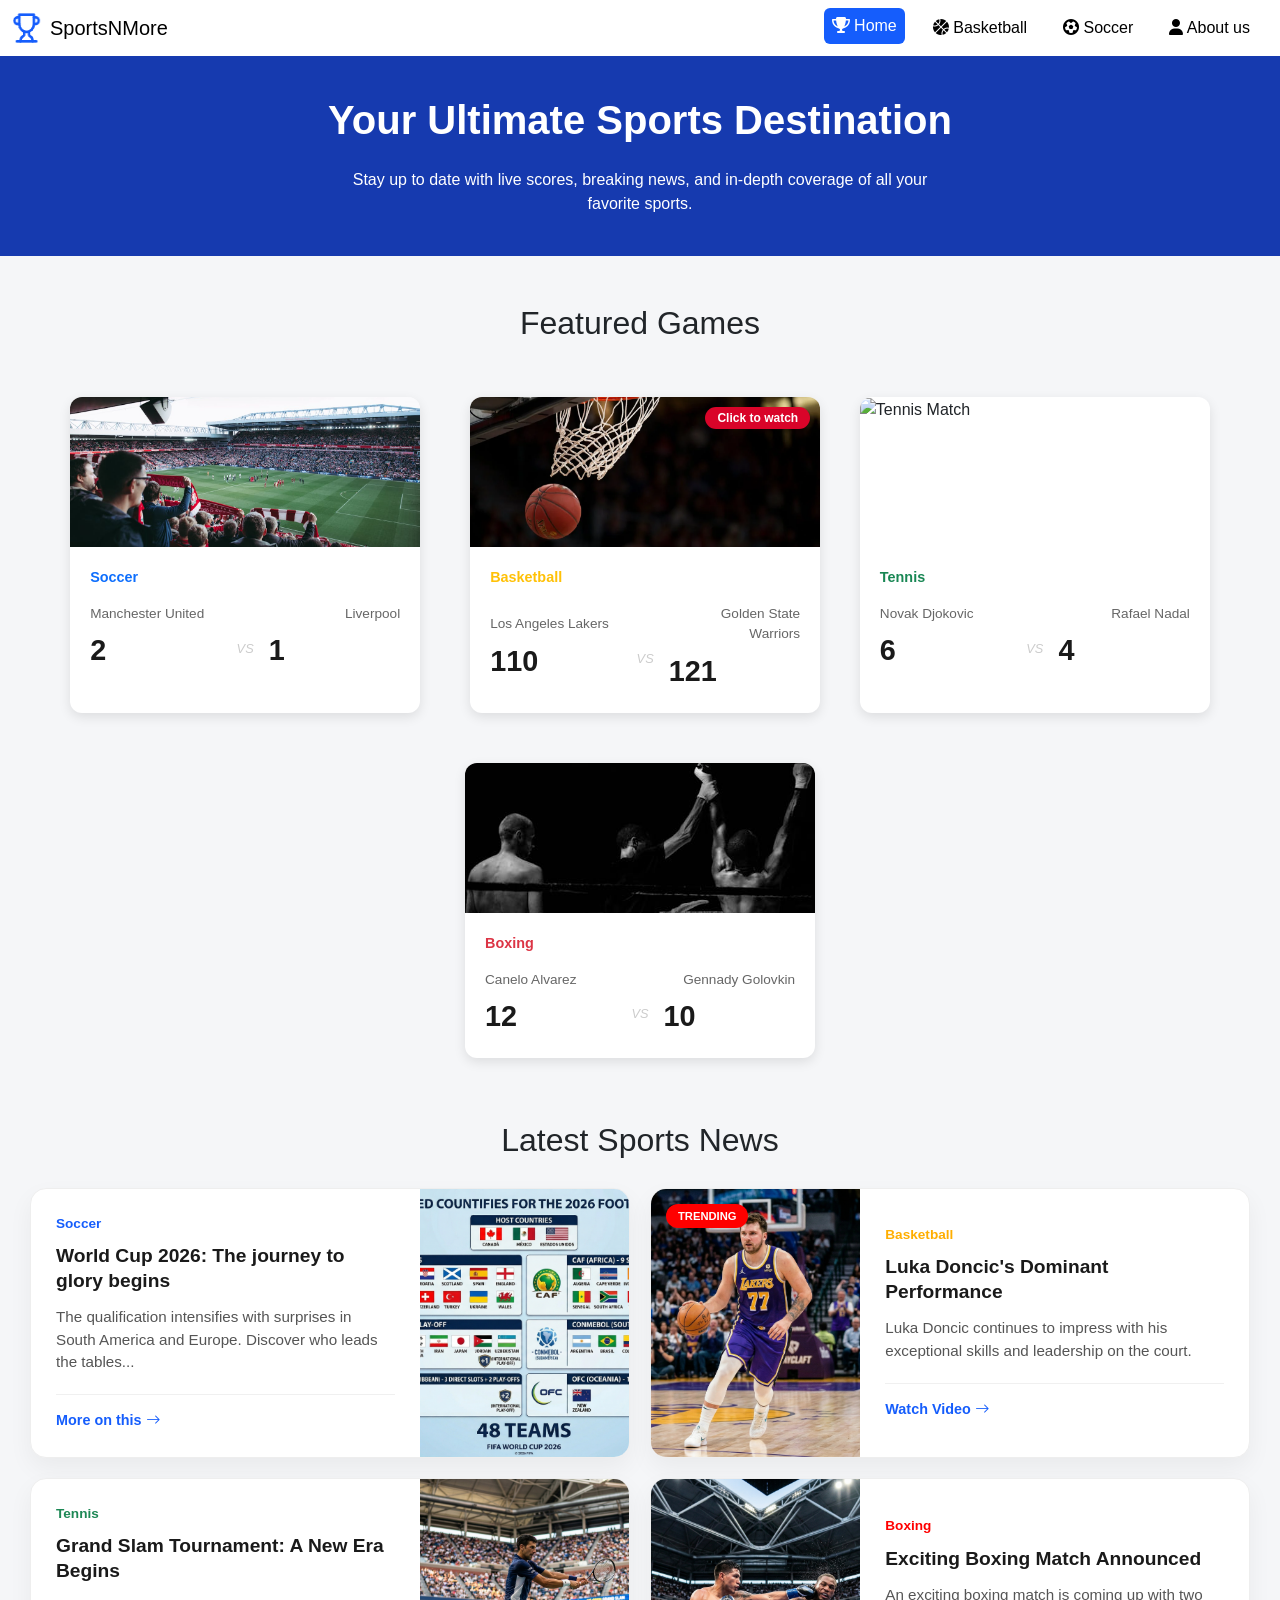
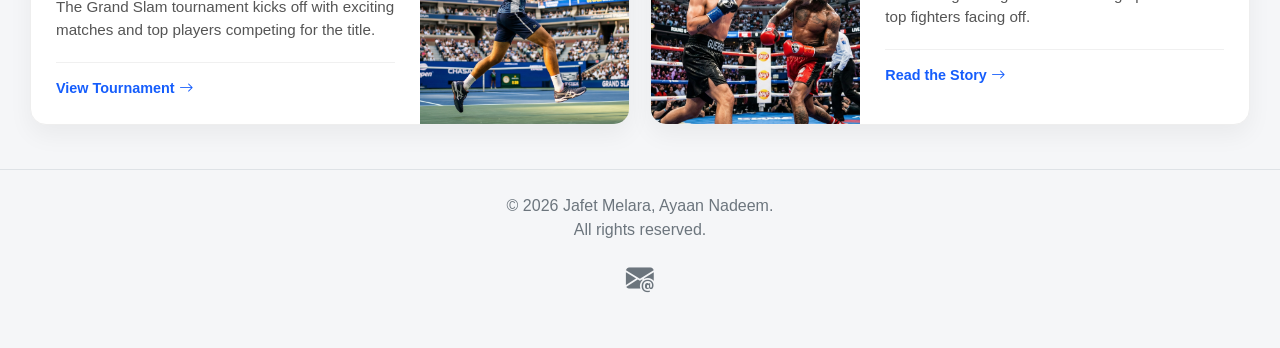
==== commit 4e78cb6a: "one file css" ====
--- a/SportsNMore/html/index.html
+++ b/SportsNMore/html/index.html
@@ -21,9 +21,7 @@
     <link rel="stylesheet" href="https://cdn.jsdelivr.net/npm/bootstrap-icons@1.11.3/font/bootstrap-icons.min.css">
     <!-- Custom CSS -->
     <link rel="stylesheet" href="https://cdnjs.cloudflare.com/ajax/libs/font-awesome/6.5.1/css/all.min.css">
-
     <link rel="icon" type="image/png" href="images/myicon.png">
-
     <link rel="stylesheet" href="../css/main.css">
 
 </head>
--- a/SportsNMore/css/main.css
+++ b/SportsNMore/css/main.css
@@ -1,16 +1,17 @@
-/* GENERAL */
+/* ============== GENERAL STYLES - SHARED BETWEEN PAGES ============== */
+
 body {
     background-color: #f5f6f8;
     font-family: Arial, sans-serif;
 }
 
-/* NAVBAR */
-nav{
+/* NAVBAR STYLES - SHARED */
+nav {
     background-color: #ffffff;
 }
 
 .nav-link {
-    color: rgb(0, 0, 0) ;
+    color: rgb(0, 0, 0);
     margin: 0 10px;
 }
 
@@ -21,7 +22,18 @@
     color: white !important;
 }
 
-/* HERO */
+/* FOOTER STYLES - SHARED */
+.footer {
+    background-color: #0b1a2f; 
+    color: white;
+    padding: 40px 0;
+    margin-top: 60px;
+}
+
+
+/* ============== HOME PAGE SPECIFIC STYLES ============== */
+
+/* HERO SECTION */
 .hero-section {
     background-color: #163aaf;
     color: white;
@@ -38,7 +50,7 @@
     margin: auto;
 }
 
-/* GAMES CARDS */
+/* FEATURED GAMES CARDS */
 .score-card {
     background: white;
     border-radius: 12px;
@@ -64,7 +76,7 @@
     position: absolute;
     top: 10px;
     right: 10px;
-    background-color: #d90429; /* Rojo vibrante */
+    background-color: #d90429;
     color: white;
     padding: 2px 12px;
     border-radius: 20px;
@@ -81,7 +93,6 @@
     font-size: 0.9rem;
     margin-bottom: 15px;
 }
-
 
 .match-details {
     display: flex;
@@ -119,7 +130,6 @@
     text-align: right;
 }
 
-/*SECTION*/
 .sportscards {
     display: flex;
     justify-content: center;
@@ -128,10 +138,9 @@
     margin-top: 40px;
 }
 
-
-/* NEWS CARDS */
+/* NEWS CARDS SECTION */
 .newscards {
-display: flex;
+    display: flex;
     flex-direction: row; 
     flex-wrap: wrap;     
     justify-content: center;
@@ -142,7 +151,7 @@
 }
 
 .news-card-horizontal {
-display: flex;
+    display: flex;
     flex: 0 1 calc(50% - 20px); 
     min-width: 450px;          
     background: white;
@@ -250,8 +259,322 @@
     text-decoration: underline;
 }
 
-/* Responsivness for mobile devices */
+/* ============== SOCCER PAGE SPECIFIC STYLES ============== */
+.soccer-header {
+    text-align:center;
+    margin-bottom:30px;
+}
+
+.soccer-header h1 {
+    color:#163aaf;
+    font-weight:700;
+    font-size:2.2rem;
+}
+
+.soccer-header p {
+    color:#555;
+    max-width:600px;     
+    margin:0 auto;
+}
+
+.soccer-layout {
+    display:flex;
+    gap:30px;
+    padding:20px 40px 40px 40px;
+}
+
+.soccer-main {
+    flex:3;
+}
+
+.soccer-sidebar {
+    flex:1;
+    background:#155dfc;
+    padding:30px;
+    border-radius:12px;
+    align-self:flex-start;
+}
+
+.soccer-section {
+    display:flex;
+    gap:25px;
+    background:white;
+    padding:20px;
+    border-radius:12px;
+    margin-bottom:30px;
+    box-shadow:0 4px 12px rgba(0,0,0,0.1);
+    align-items:center;
+}
+
+.soccer-section.reverse {
+    flex-direction:row-reverse;
+}
+
+.soccer-img {
+    width:260px;
+    height:320px;
+    object-fit:cover;
+    object-position:top;
+    border-radius:10px;
+    flex-shrink:0;
+}
+
+.soccer-text {
+    text-align:center;
+}
+
+.soccer-text h1, .soccer-text h2 {
+    color:#163aaf;
+    font-weight:700;
+    margin-bottom:12px;
+}
+
+.soccer-card {
+    background:white;
+    padding:20px;
+    border-radius:12px;
+    margin-bottom:20px;
+    box-shadow:0 4px 12px rgba(0,0,0,0.1);
+}
+
+.soccer-card h3 {
+    color:#163aaf;
+    font-weight:700;
+    text-align:center;
+    margin-bottom:10px;
+}
+
+.soccer-card p {
+    text-align:center;
+}
+
+.sidebar-soccer-img {
+    width:100%;
+    border-radius:8px;
+    margin-bottom:10px;
+}
+
+
+/* ============== BASKETBALL PAGE SPECIFIC STYLES ============== */
+
+.basketball-layout {
+    display:flex;
+    gap:30px;
+    padding:40px;
+}
+
+.basketball-main {
+    flex:3;
+}
+
+.basketball-sidebar {
+    flex:1;
+    background:#155dfc;
+    padding:40px;
+    border-radius:12px;
+}
+
+.intro-box {
+    display:flex;
+    gap:20px;
+    background:white;
+    padding:20px;
+    border-radius:12px;
+    margin-bottom:40px;
+    box-shadow:0 4px 12px rgba(0,0,0,0.1);
+}
+
+.intro-img {
+    width:320px;
+    border-radius:10px;
+}
+
+.intro-text h1 {
+    color:#163aaf;
+    font-weight:bold;
+    margin-bottom:10px;
+}
+
+.players-box {
+    display:flex;
+    gap:20px;
+    margin-bottom:20px;
+}
+
+.player-img {
+    width:100%;
+    height:460px;
+    object-fit:cover;
+    border-radius:12px;
+    box-shadow:0 4px 12px rgba(0,0,0,0.1);
+}
+
+.player-name {
+    font-weight:700;
+    font-size:20px;
+    color:#163aaf;
+    margin-top:10px;
+}
+
+.players-text {
+    background:white;
+    padding:20px;
+    border-radius:12px;
+    margin-bottom:40px;
+    box-shadow:0 4px 12px rgba(0,0,0,0.1);
+    text-align:center;
+}
+
+.players-text h2 {
+    color:#163aaf;
+    margin-bottom:10px;
+    font-weight:700;
+}
+
+.debate-box {
+    display:flex;
+    gap:20px;
+    background:white;
+    padding:20px;
+    border-radius:12px;
+    margin-bottom:40px;
+    box-shadow:0 4px 12px rgba(0,0,0,0.1);
+}
+
+.debate-img {
+    width:200px;
+    border-radius:10px;
+}
+
+.debate-text h2 {
+    color:#163aaf;
+    margin-bottom:10px;
+    text-align:center;
+    font-weight:700;
+}
+
+.sidebar-box {
+    background:white;
+    padding:20px;
+    border-radius:12px;
+    margin-bottom:20px;
+    box-shadow:0 4px 12px rgba(0,0,0,0.1);
+}
+
+.sidebar-box h3 {
+    color:#163aaf;
+    margin-bottom:10px;
+    font-weight:700;
+    text-align:center;
+}
+
+.sidebar-img {
+    width:100%;
+    border-radius:8px;
+    margin-bottom:10px;
+}
+
+.sidebar-box h3 a {
+    color:#163aaf;
+    text-decoration:none;
+}
+
+.sidebar-box h3 a:hover {
+    text-decoration:underline;
+}
+
+.player {
+    text-align:center;
+    width:50%;
+    display:flex;
+    flex-direction:column;
+    align-items:center;
+}
+
+
+/* ============== ABOUT US PAGE SPECIFIC STYLES ============== */
+
+.profile-img {
+    height: 300px;
+    object-fit:contain; 
+    border-bottom: 4px solid #155dfc;
+}
+
+.profile-card {
+    transition: transform 0.3s ease;
+}
+
+.profile-card:hover {
+    transform: translateY(-10px);
+}
+
+.ratio-16x9 {
+    border: 1px solid #ddd;
+    background: #eee;
+}
+
+
+/* ============== UNIFIED MEDIA QUERIES ============== */
+
+
+/* MOBILE BREAKPOINT  */
+@media (max-width: 568px) {
+    
+    /* --- Home News Cards Mobile --- */
+    .news-card-horizontal {
+        flex-direction: column;
+        min-width: 100%;
+        margin: 10px 0;
+    }
+    .news-image, .news-body { width: 100%; }
+    .news-image { height: 160px; }
+    .news-body { padding: 15px; }
+    .news-title-alt { font-size: 1rem; }
+
+    /* --- GLOBAL IMAGES (Soccer & Basketball) --- */
+    .soccer-img, 
+    .intro-img, 
+    .player-img, 
+    .debate-img,
+    .sidebar-soccer-img,
+    .sidebar-img {
+        width: 65% !important;
+        height: auto !important;
+        max-height: 200px !important;
+        margin: 0 auto 15px auto !important;
+        display: block;
+        object-fit: cover;
+    }
+
+    /* Adjusting containers to center content */
+    .soccer-section, 
+    .soccer-section.reverse,
+    .intro-box,
+    .players-box,
+    .debate-box {
+        flex-direction: column !important;
+        align-items: center !important;
+        text-align: center !important;
+        padding: 15px !important;
+    }
+
+    /* Text adjustment for better readability */
+    .soccer-text h1, .soccer-text h2, 
+    .intro-text h1, .players-text h2, .debate-text h2 {
+        font-size: 1.2rem !important;
+        margin-top: 10px;
+    }
+
+    .soccer-text p, .intro-text p, .players-text p, .debate-text p {
+        font-size: 0.9rem;
+        line-height: 1.4;
+    }
+}
+
+/* TABLET BREAKPOINT  */
 @media (max-width: 768px) {
+
+    /* Shared News Card Behavior */
     .news-card-horizontal {
         flex-direction: column;
     }
@@ -263,13 +586,78 @@
         width: 100%;
         padding: 20px;
     }
-}
-
-
-/* FOOTER */
-.footer {
-    background-color: #0b1a2f; 
-    color: white;
-    padding: 40px 0;
-    margin-top: 60px;
-}
+
+    /* Soccer Tablet */
+    .soccer-layout {
+        flex-direction: column;
+    }
+
+    .soccer-section, .soccer-section.reverse {
+        flex-direction: column;
+    }
+
+    .soccer-img {
+        width: 100%;
+        height: auto;
+    }
+
+    .soccer-sidebar {
+        width: 100%;
+    }
+
+    /* Basketball Tablet */
+    .basketball-layout {
+        flex-direction: column;
+    }
+
+    .intro-box, .players-box, .debate-box {
+        flex-direction: column;
+        align-items: center;
+        text-align: center;
+    }
+
+    .intro-img {
+        width: 100%;
+        max-width: 400px;
+    }
+
+    .player {
+        width: 100%;
+    }
+
+    .player-img {
+        height: auto;
+    }
+
+    .basketball-sidebar {
+        width: 100%;
+    }
+}
+
+/* TABLET SPECIFIC */
+@media (min-width: 768px) {
+    .profile-img {
+        height: 250px;
+    }
+
+    .profile-card {
+        margin-bottom: 20px;
+    }
+
+    .hero-section {
+        padding: 40px 15px;
+        text-align: center;
+    }
+}
+
+/* DESKTOP BREAKPOINT */
+@media (min-width: 1080px) {
+    .news-card-horizontal {
+        flex: 0 1 calc(50% - 20px); 
+        min-width: 450px; 
+    }
+
+    .newscards {
+        max-width: 1700px;
+    }
+}
